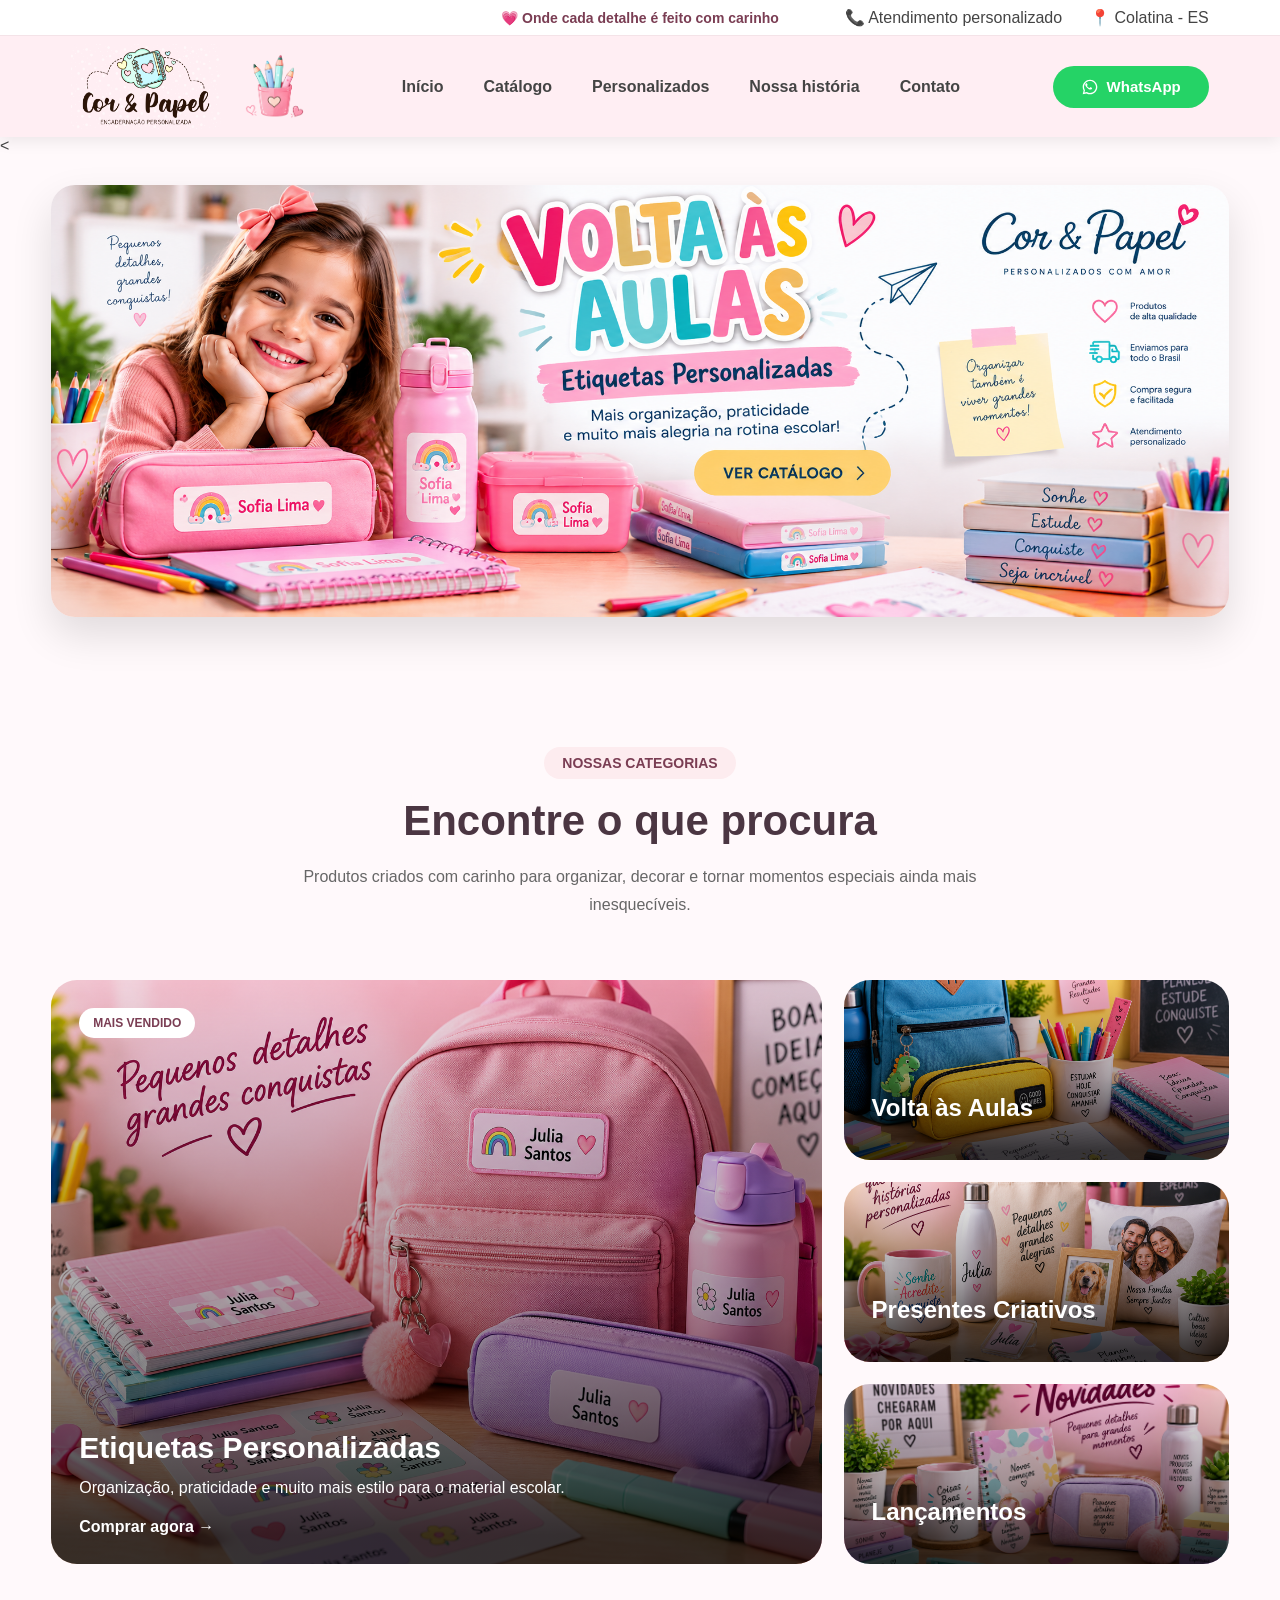
==== index.html @ 46f0adb0 "Primeira versão do site Cor & Papel" ====
<!DOCTYPE html>
<html lang="pt-BR">

<head>

    <!-- =====================================================
         PROJETO : Cor & Papel
         ARQUIVO : index.html
         VERSÃO  : 0.1.0
         -----------------------------------------------------
         DESCRIÇÃO:
         Página inicial do site da Cor & Papel.
         Esta página apresenta a empresa e direciona
         o visitante para o catálogo de produtos.
    ====================================================== -->

    <meta charset="UTF-8">

    <meta name="viewport"
          content="width=device-width, initial-scale=1.0">

    <title>Cor & Papel | Papelaria Personalizada</title>

    <!-- ===========================
         CSS BASE
    ============================ -->

<link rel="stylesheet" href="css/base/resets.css">
<link rel="stylesheet" href="css/base/variables.css">
<link rel="stylesheet" href="css/base/global.css">

<link rel="stylesheet" href="css/components/hero.css">
<link rel="stylesheet" href="css/components/header.css">

<!-- SEMPRE O ÚLTIMO -->
<link rel="stylesheet" href="css/components/header-mobile.css">
<link rel="stylesheet" href="css/components/categorias.css">
</head>

<body>

    <!-- =====================================================
         HEADER
    ====================================================== -->

 <header id="header"></header>

    <!-- =====================================================
         CONTEÚDO PRINCIPAL
    ====================================================== -->

    <main id="main">

        <!-- ==============================================
             Banner Principal
        =============================================== -->

        <<!-- ==========================================
     BANNER PRINCIPAL
========================================== -->

<section class="hero">

    <div class="container">

        <picture>

            <!-- Mobile -->
            <source
                media="(max-width:768px)"
                srcset="assets/images/banner/banner-home-mobile.webp">

            <!-- Desktop -->
            <img
                src="assets/images/banner/banner-home-desktop.webp"
                alt="Volta às Aulas - Etiquetas Personalizadas"
                class="hero-banner">

        </picture>

    </div>

</section>
        <!-- ==============================================
             Produtos em Destaque
        =============================================== -->

        <section id="featured-products">

        </section>

        <!-- ==============================================
             Destaque para o Catálogo
        =============================================== -->

        <section id="catalog-highlight">

        </section>

        <!-- ==============================================
             Sobre a Empresa
        =============================================== -->

        <section id="about-preview">

        </section>

    </main>

    <!-- =====================================================
         RODAPÉ
    ====================================================== -->

    <footer id="footer">

    </footer>

    <!-- ===========================
         JAVASCRIPT
    ============================ -->

    <script src="js/core/config.js"></script>
    <script src="js/core/app.js"></script>

    <script src="js/components/header.js"></script>
<!-- ==========================================================
     CATEGORIAS
========================================================== -->

<section class="categorias">

    <div class="container">

        <div class="categorias-header">

            <span class="categoria-tag">
                NOSSAS CATEGORIAS
            </span>

            <h2>
                Encontre o que procura
            </h2>

            <p>
                Produtos criados com carinho para organizar, decorar
                e tornar momentos especiais ainda mais inesquecíveis.
            </p>

        </div>

        <div class="categorias-grid">

            <!-- CARD PRINCIPAL -->

            <a href="pages/catalogo.html?categoria=etiquetas"
               class="categoria-principal">

                <img
                    src="assets/images/categorias/etiquetas.webp"
                    alt="Etiquetas Personalizadas">

                <div class="categoria-overlay">

                    <span class="categoria-badge">
                        MAIS VENDIDO
                    </span>

                    <h3>
                        Etiquetas Personalizadas
                    </h3>

                    <p>
                         Organização, praticidade e muito mais estilo para o material escolar.
                    </p>

                    <strong>
                        Comprar agora →
                    </strong>

                </div>

            </a>

            <!-- COLUNA DIREITA -->

            <a href="#" class="categoria-card">

                <img
                    src="assets/images/categorias/escolar.webp"
                    alt="Escolar">

                <div class="categoria-overlay">

                    <h3>Volta às Aulas</h3>

                </div>

            </a>

            <a href="#" class="categoria-card">

                <img
                    src="assets/images/categorias/personalizados.webp"
                    alt="Personalizados">

                <div class="categoria-overlay">

                    <h3>Presentes Criativos</h3>

                </div>

            </a>

            <a href="#" class="categoria-card">

                <img
                    src="assets/images/categorias/novidades.webp"
                    alt="Novidades">

                <div class="categoria-overlay">

                    <h3>Lançamentos</h3>

                </div>

            </a>

        </div>

    </div>

</section>


</body>

</html>
---- css/base/resets.css ----
/**
 * ==========================================================
 * Projeto.....: Cor & Papel
 * Arquivo.....: reset.css
 * Versão......: 0.1.0
 * ----------------------------------------------------------
 * Descrição:
 * Remove estilos padrões dos navegadores para garantir
 * consistência visual em todas as plataformas.
 * ==========================================================
 */

/* Reset Global */

*{
    margin: 0;
    padding: 0;
    box-sizing: border-box;
}

/* HTML */

html{
    scroll-behavior: smooth;
}

/* Body */

body{
    min-height: 100vh;
    text-rendering: optimizeLegibility;
    -webkit-font-smoothing: antialiased;
}

/* Formulários */

input,
button,
textarea,
select{
    font: inherit;
}

/* Imagens */

img,
picture{
    display: block;
    max-width: 100%;
}

/* Listas */

ul,
ol{
    list-style: none;
}

/* Links */

a{
    text-decoration: none;
}
---- css/base/variables.css ----
/**
==========================================================
Projeto : Cor & Papel
Arquivo : variables.css
Versão  : 0.1.0

Descrição:
Arquivo responsável pelas variáveis globais do projeto.

Todas as cores, fontes, tamanhos, espaçamentos,
bordas e sombras deverão ser definidos aqui.

Nenhuma cor fixa deverá ser utilizada em outros arquivos CSS.

==========================================================
*/

:root{

    /* =====================================================
       CORES PRINCIPAIS
    ===================================================== */

    --color-primary: #E91E63;
    --color-primary-light: #F8BBD0;

    --color-secondary: #29B6F6;
    --color-secondary-light: #B3E5FC;

    --color-success: #8BC34A;

    --color-white: #FFFFFF;

    --color-background: #FFF9FB;

    --color-text: #444444;

    --color-title: #222222;

    --color-border: #EAEAEA;

    /* =====================================================
       FONTES
    ===================================================== */

    /*--font-family:
        "Segoe UI",
        Arial,
        Helvetica,
        sans-serif; */


        /* =====================================================
            FONTES
           ===================================================== */

         --font-family: "Nunito Sans", sans-serif;

    /* =====================================================
       TAMANHOS
    ===================================================== */

    --container-width: 1200px;

    --radius-small:8px;

    --radius-medium:16px;

    --radius-large:30px;

    /* =====================================================
       SOMBRAS
    ===================================================== */

    --shadow-default:
        0px 8px 20px rgba(0,0,0,.08);

}
---- css/base/global.css ----
/**
 * ==========================================================
 * Projeto.....: Cor & Papel
 * Arquivo.....: global.css
 * Versão......: 0.1.0
 * ----------------------------------------------------------
 * Descrição:
 * Estilos globais utilizados em todas as páginas do site.
 * ==========================================================
 */

/* ===========================
   BODY
=========================== */

body{

    font-family: var(--font-family);

    background: var(--color-background);

    color: var(--color-text);

}

/* ===========================
   IMAGENS
=========================== */

img{

    max-width:100%;

    display:block;

}

/* ===========================
   LINKS
=========================== */

a{

    text-decoration:none;

    color:inherit;

}

/* ===========================
   LISTAS
=========================== */

ul{

    list-style:none;

}

/* ===========================
   BOTÕES
=========================== */

button{

    border:none;

    background:none;

    cursor:pointer;

}

/* ===========================
   CONTAINER PADRÃO
=========================== */

.container{

    width:min(1200px, 92%);

    margin:auto;

}
---- css/components/hero.css ----
/* ==========================================================
   HERO
========================================================== */

.hero{

    padding:30px 0;

}

.hero-banner{

    width:100%;

    display:block;

    border-radius:24px;

    box-shadow:0 18px 40px rgba(0,0,0,.12);

}
---- css/components/header.css ----
/**
 * ==========================================================
 * Projeto.....: Cor & Papel
 * Arquivo.....: header.css
 * Versão......: 0.1.0
 * ----------------------------------------------------------
 * Descrição:
 * Estilos do cabeçalho principal do site.
 * ==========================================================
 */

/* ==========================================================
   HEADER
========================================================== */

#header{

    width:100%;

    background:#FFEEF3 !important;

    position:sticky;

    top:0;

    z-index:1000;

    box-shadow:0 4px 15px rgba(0,0,0,.08);

}
/* ==========================================================
   CONTAINER
========================================================== */

#header .container{

    max-width:1200px;

    margin:auto;

    padding:8px 20px;

    display:flex;

    justify-content:space-between;

    align-items:center;

    gap:50px;

}

/* ==========================================================
   LOGO
========================================================== */

.logo img{

    width:150px;

    display:block;

}


/* ==========================================================
   LOGO + ILUSTRAÇÃO
========================================================== */

.logo-area{

    display:flex;

    align-items:center;

    gap:18px;

}

.logo-ilustracao{

    width:70px;

    height:auto;

    display:block;

    transition:.30s;

}

.logo-ilustracao:hover{

    transform:rotate(-6deg) scale(1.08);

}


/* ==========================================================
   MENU
========================================================== */

.main-menu ul{

    display:flex;

    align-items:center;

    gap:40px;

}

.main-menu a{

    color:#444;

    font-size:16px;

    font-weight:600;

    transition:.30s;

    position:relative;

}

/* Linha animada */

.main-menu a::after{

    content:"";

    position:absolute;

    left:0;

    bottom:-6px;

    width:0;

    height:3px;

    background:var(--color-primary);

    transition:.30s;

}

.main-menu a:hover{

    color:var(--color-primary);

}

.main-menu a:hover::after{

    width:100%;

}

/* ==========================================================
   BOTÃO WHATSAPP
========================================================== */

.btn-whatsapp{

    display:flex;

    align-items:center;

    justify-content:center;

    gap:8px;

    padding:12px 28px;

    background:#25D366;

    color:#FFF;

    border-radius:50px;

    font-size:15px;

    font-weight:600;

    text-decoration:none;

    transition:.30s;

}

.btn-whatsapp:hover{

    transform:translateY(-2px);

    box-shadow:0 8px 18px rgba(0,0,0,.15);

}

/* ==========================================================
   BARRA SUPERIOR
========================================================== */

.header-top{

    background:#FFFFFF;

   /* height:38px;*/

    border-bottom:1px solid #F4E3E8;

}

.header-top .container{

    max-width:1200px;

    margin:auto;

    padding:8px 20px;

    display:flex;

    justify-content:flex-end;

    align-items:center;

    position:relative;

}
.header-top-slogan{

    position:absolute;

    left:50%;

    top:50%;

    transform:translate(-50%, -50%);

    display:flex;

    align-items:center;

    gap:6px;

    color:#7A3D53;

    font-size:14px;

    font-weight:600;

    white-space:nowrap;

    line-height:1;

}

.header-top-info{

    margin-left:auto;

    display:flex;

    align-items:center;

    gap:28px;

}

.header-top-info span{

    display:flex;

    align-items:center;

    gap:6px;

}

.icon-whatsapp{

    width:18px;

    height:18px;

    flex-shrink:0;

}

/* ==========================================================
   SELETOR DE CATEGORIAS
========================================================== */

.categoria-selector{

    display:flex;

    background:#FFF;

    border-radius:40px;

    overflow:hidden;

    border:2px solid #F7C7D9;

}

.categoria-btn{

    border:none;

    background:transparent;

    padding:12px 26px;

    cursor:pointer;

    font-size:15px;

    font-weight:600;

    color:#777;

    transition:.30s;

}

.categoria-btn:hover{

    background:#FFF6F9;

}

.categoria-btn.active{

    background:#F56A9A;

    color:#FFF;

}

/* ==========================================================
   MENU MOBILE
========================================================== */

.menu-toggle{

    display:none;

    border:none;

    background:none;

    font-size:30px;

    cursor:pointer;

    color:#7A3D53;

}

@media (max-width:768px){

   
    .main-menu{

        display:none;

    }

    .main-menu.active{

        display:block;

    }

}

.menu-toggle span{

    display:block;

    width:26px;

    height:3px;

    background:#7A3D53;

    margin:4px 0;

    border-radius:3px;

    transition:.3s;

}
---- css/components/header-mobile.css ----
/* ==========================================================
   HEADER MOBILE 2.0
   Projeto Cor & Papel
   Responsável apenas pelo celular
========================================================== */

.mobile-drawer,
.drawer-overlay{

    display:none;

}


@media (max-width:768px){

    /* ===============================
       Barra superior
    =============================== */

    .header-top{

        display:none;

    }

    /* ===============================
       Container principal
    =============================== */

    #header .container{

    position:relative;

    display:flex;

    justify-content:space-between;

    align-items:center;

    min-height:78px;

    padding:12px 16px;

    gap:0;

}



    /* ===============================
       Logo
    =============================== */

    .logo-ilustracao{

        display:none;

    }

.logo-area{

    flex:1;

    display:flex;

    justify-content:center;

    align-items:center;

}

    .logo img{

        width:170px;

        display:block;

    }

    /* ===============================
       Menu Desktop
    =============================== */

    .main-menu{

        display:none;

    }

    /* ===============================
       Botão Hambúrguer
    =============================== */

   .menu-toggle{

    position:absolute;
    left:12px;
    top:50%;
    transform:translateY(-50%);
    width:44px;
    height:44px;

    display:flex;
    flex-direction:column;
    justify-content:center;
    align-items:center;

    background:transparent;
    border:none;

    z-index:9996;

}

.menu-toggle span{

    width:26px;
    height:3px;

    background:#7A3D53;

    border-radius:3px;

    margin:3px 0;

    display:block;

}

/* ===============================
   WhatsApp Mobile
=============================== */
.btn-whatsapp{

    position:absolute;
    right:12px;
    top:50%;
    transform:translateY(-50%);

    width:auto;
    height:auto;

    padding:0;

    background:transparent;
    border:none;
    border-radius:0;

    color:#222;

    display:flex;
    align-items:center;
    justify-content:center;

    box-shadow:none;

}

.btn-whatsapp:hover{

    background:transparent;
    color:#000;
    transform:translateY(-50%) scale(1.08);

}

.btn-whatsapp span{

    display:none;

}

.icon-whatsapp{

    width:28px;
    height:28px;

}
    /* ===============================
   Drawer
================================ */
/* ==========================================================
   MOBILE DRAWER PREMIUM
========================================================== */

.mobile-drawer{

    position:fixed;

    top:0;
    left:0;

    width:88%;
    max-width:360px;
    height:100vh;

    background:#FFF;

    border-top-right-radius:28px;
    border-bottom-right-radius:28px;

    box-shadow:
        0 20px 60px rgba(0,0,0,.20);

    overflow:hidden;

    transform:translateX(-105%);
    transition:
        transform .45s cubic-bezier(.22,1,.36,1);

    z-index:9998;

}

.mobile-drawer.open{

    transform:translateX(0);

}
/* ==========================================================
   MENU DRAWER
========================================================== */

.mobile-drawer nav{

    flex:1;

    display:flex;
    flex-direction:column;

    padding:22px 16px;

    gap:8px;

}

.mobile-drawer nav a{

    display:flex;
    align-items:center;
    justify-content:space-between;

    padding:16px 18px;

    text-decoration:none;

    color:#5F4A56;

    font-size:17px;

    font-weight:600;

    border-radius:18px;

    transition:
        background .25s,
        transform .25s;

        opacity:0;

transform:translateX(-25px);

transition:
    opacity .35s ease,
    transform .35s ease;

    border-radius:18px;

transition:
    background .25s,
    transform .18s,
    opacity .35s,
    color .25s;

}



.mobile-drawer nav a:hover{

    background:#FDECEF;

    transform:translateX(6px);

}

.mobile-drawer nav a:hover .menu-arrow{

    transform:translateX(4px);

    color:#7A3D53;

}

.mobile-drawer nav a:active{

    transform:scale(.97);

    background:#F9E3EC;

}
.drawer-overlay{

    position:fixed;

    inset:0;

    background:rgba(0,0,0,.18);

    backdrop-filter:blur(8px);
    -webkit-backdrop-filter:blur(8px);

    opacity:0;
    visibility:hidden;

    transition:.35s;

    z-index:9997;

}

.drawer-overlay.open{

    opacity:1;
    visibility:visible;

}
.mobile-drawer,
.drawer-overlay{

    display:block;

}

/* ==========================================================
   CABEÇALHO DO DRAWER
========================================================== */

.drawer-header{

    display:flex;

    flex-direction:column;

    align-items:center;

    justify-content:center;

    position:relative;

    padding:28px 22px 24px;

    background:#FDECEF;

    border-bottom:1px solid #F4D8E2;

}
.drawer-brand{

    display:flex;

    flex-direction:column;

    align-items:center;

    width:100%;

}

.drawer-brand img{

    width:180px;

    max-width:90%;

    display:block;

    margin-bottom:16px;

}

.drawer-brand p{

    font-size:18px;

    color:#A86C84;

    text-align:center;

    line-height:1.4;

}

.drawer-close{

    position:absolute;

    top:22px;

    right:22px;

    width: 40px;

    height:40px;

    border:none;

    border-radius:50%;

    background:#FFFFFF;

    color:#7A3D53;

    font-size:20px;

    cursor:pointer;

    box-shadow:0 8px 20px rgba(0,0,0,.12);

    transition:.30s;

}

.drawer-close:hover{

    background:#FDECEF;

    transform:rotate(90deg);

}

.menu-icon{

    width:30px;

    text-align:center;

    font-size:22px;

}

.menu-text{

    flex:1;

    margin-left:14px;

}

.menu-arrow{

    color:#C28EA1;

    font-size:24px;

    transition:.30s;

}

.drawer-footer{

    padding:22px;

    text-align:center;

    border-top:1px solid #F3D5DE;

    display:flex;

    flex-direction:column;

    gap:6px;

}

.drawer-footer strong{

    color:#7A3D53;

}

.drawer-footer small{

    color:#8A6D77;

}

.mobile-drawer.open nav a{

    opacity:1;

    transform:translateX(0);

}


}
---- css/components/categorias.css ----
/* ==========================================================
   CATEGORIAS
========================================================== */

.categorias{

    padding:100px 0;

}

.categorias-header{

    max-width:700px;

    margin:0 auto 60px;

    text-align:center;

}

.categoria-tag{

    display:inline-block;

    padding:8px 18px;

    border-radius:30px;

    background:#FDECEF;

    color:#7A3D53;

    font-size:14px;

    font-weight:600;

    margin-bottom:18px;

}

.categorias-header h2{

    font-size:42px;

    color:#4B3642;

    margin-bottom:18px;

}

.categorias-header p{

    color:#666;

    line-height:1.8;

}


/* GRID */

.categorias-grid{

    display:grid;

    grid-template-columns:2fr 1fr;

    grid-template-rows:repeat(3,180px);

    gap:22px;

}


/* LINKS */

.categoria-principal,
.categoria-card{

    position:relative;

    display:block;

    overflow:hidden;

    border-radius:26px;

    text-decoration:none;

}


/* CARD GRANDE */

.categoria-principal{

    grid-row:1 / 4;

}


/* IMAGENS */

.categoria-principal img,
.categoria-card img{

    width:100%;

    height:100%;

    object-fit:cover;

    display:block;

}


/* SOBREPOSIÇÃO */

.categoria-overlay{

    position:absolute;

    inset:0;

    display:flex;

    flex-direction:column;

    justify-content:flex-end;

    padding:28px;

 background:linear-gradient(
    to top,
    rgba(0,0,0,.78) 5%,
    rgba(0,0,0,.35) 45%,
    rgba(0,0,0,.05) 100%
);

}


/* BADGE */

.categoria-badge{

    align-self:flex-start;

    margin-bottom:auto;

    padding:8px 14px;

    background:#FFFFFF;

    color:#7A3D53;

    border-radius:20px;

    font-size:12px;

    font-weight:700;

}


/* TÍTULOS */

.categoria-overlay h3{

    color:#FFF;

    font-size:30px;

    margin-bottom:10px;

}

.categoria-card h3{

    font-size:24px;

}


/* TEXTO */

.categoria-overlay p{

    color:#FFF;

    line-height:1.6;

    margin-bottom:18px;

}


/* BOTÃO */

.categoria-overlay strong{

    color:#FFF;

    font-size:16px;

}

/* ==========================================================
   HOVER
========================================================== */

.categoria-principal,
.categoria-card{

    transition:
        transform .35s ease,
        box-shadow .35s ease;

}

.categoria-principal img,
.categoria-card img{

    transition:
        transform .60s ease;

}

.categoria-principal:hover,
.categoria-card:hover{

    transform:translateY(-8px);

    box-shadow:0 25px 45px rgba(0,0,0,.15);

}

.categoria-principal:hover img,
.categoria-card:hover img{

    transform:scale(1.08);

}

/* ==========================================================
   MOBILE
========================================================== */

@media (max-width:768px){

    .categorias{

        padding:60px 0;

    }

    .categorias-header{

        margin-bottom:35px;
        padding:0 10px;

    }

    .categorias-header h2{

        font-size:30px;

    }

    .categorias-header p{

        font-size:15px;

    }

    .categorias-grid{

        grid-template-columns:1fr;
        grid-template-rows:auto;
        gap:18px;

    }

    .categoria-principal{

        grid-row:auto;
        height:240px;

    }

    .categoria-card{

        height:170px;

    }

    .categoria-overlay{

        padding:20px;

    }

    .categoria-overlay h3{

        font-size:24px;

    }

    .categoria-card h3{

        font-size:20px;

    }

    .categoria-overlay p{

        font-size:14px;

        margin-bottom:12px;

    }

    .categoria-overlay strong{

        font-size:15px;

    }

}
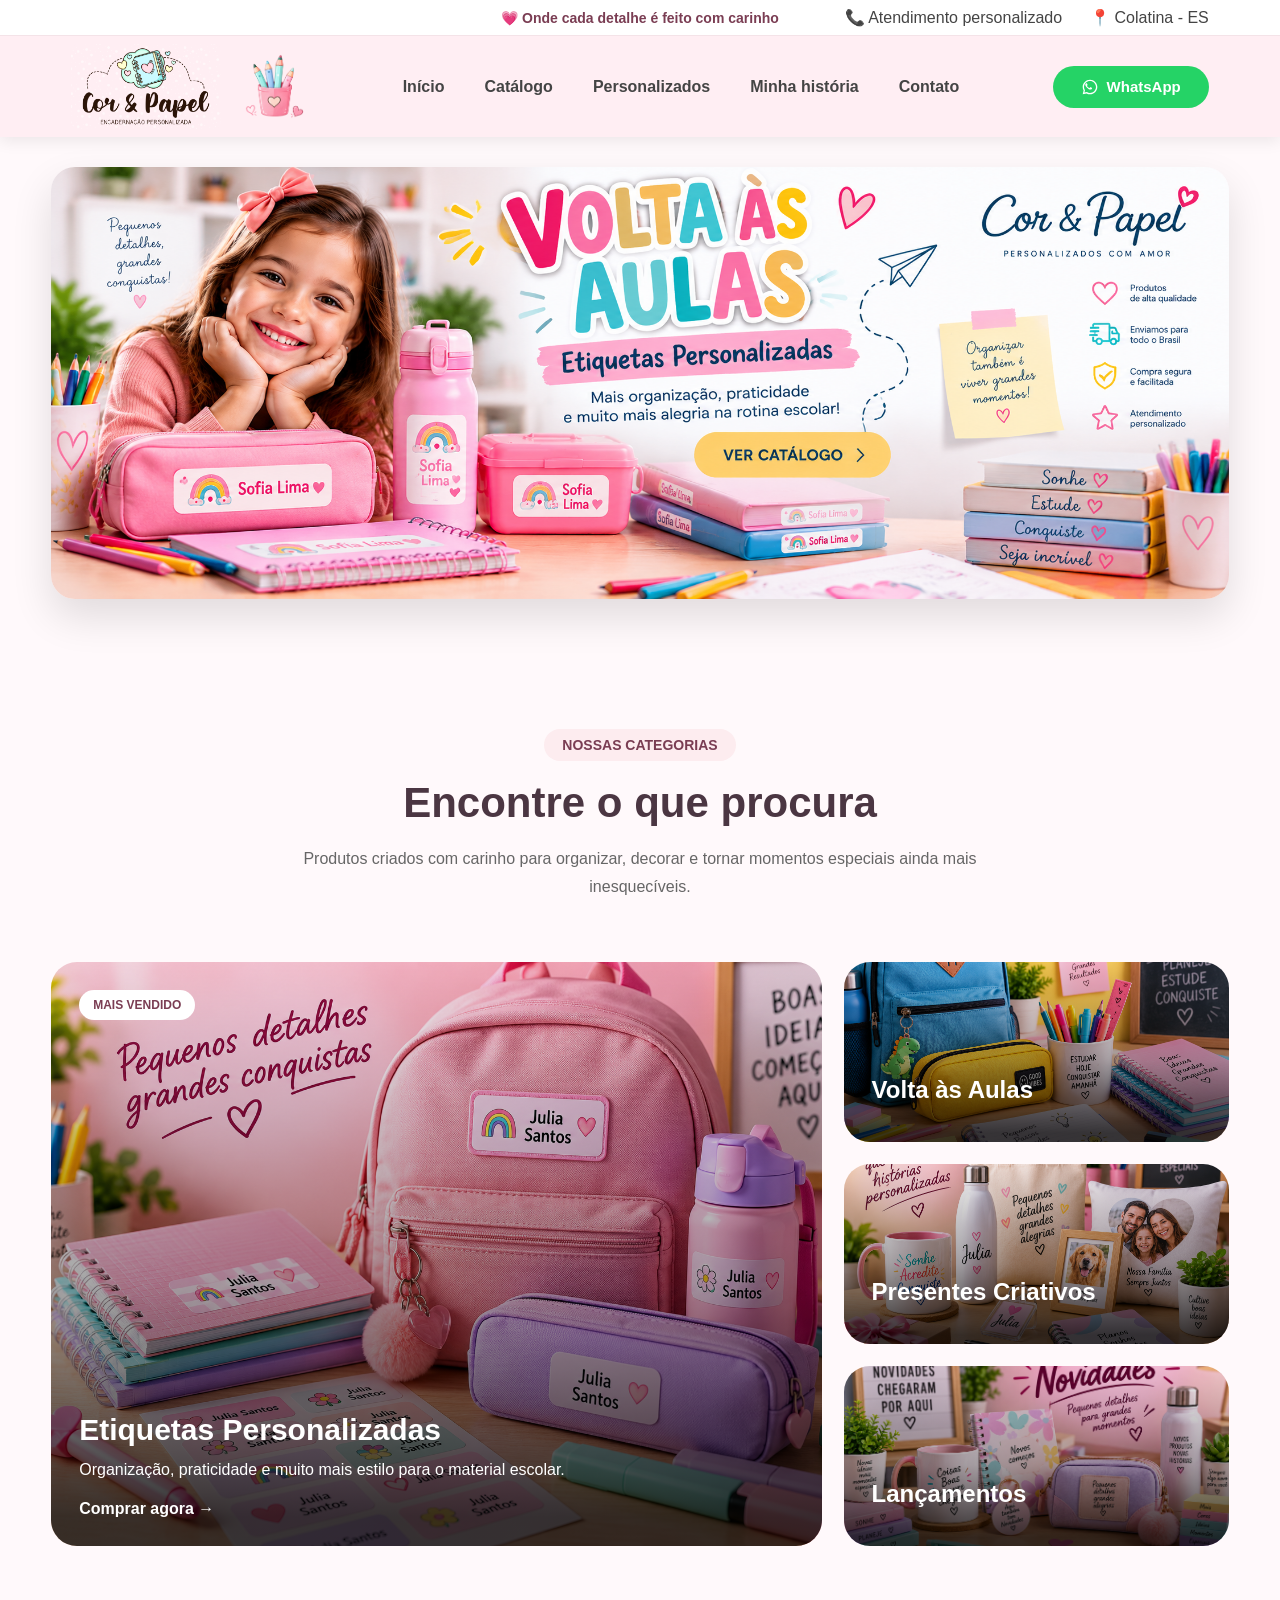
==== commit b9d3ae29: "Atualiza o site" ====
--- a/index.html
+++ b/index.html
@@ -55,7 +55,7 @@
              Banner Principal
         =============================================== -->
 
-        <<!-- ==========================================
+        <!-- ==========================================
      BANNER PRINCIPAL
 ========================================== -->
 
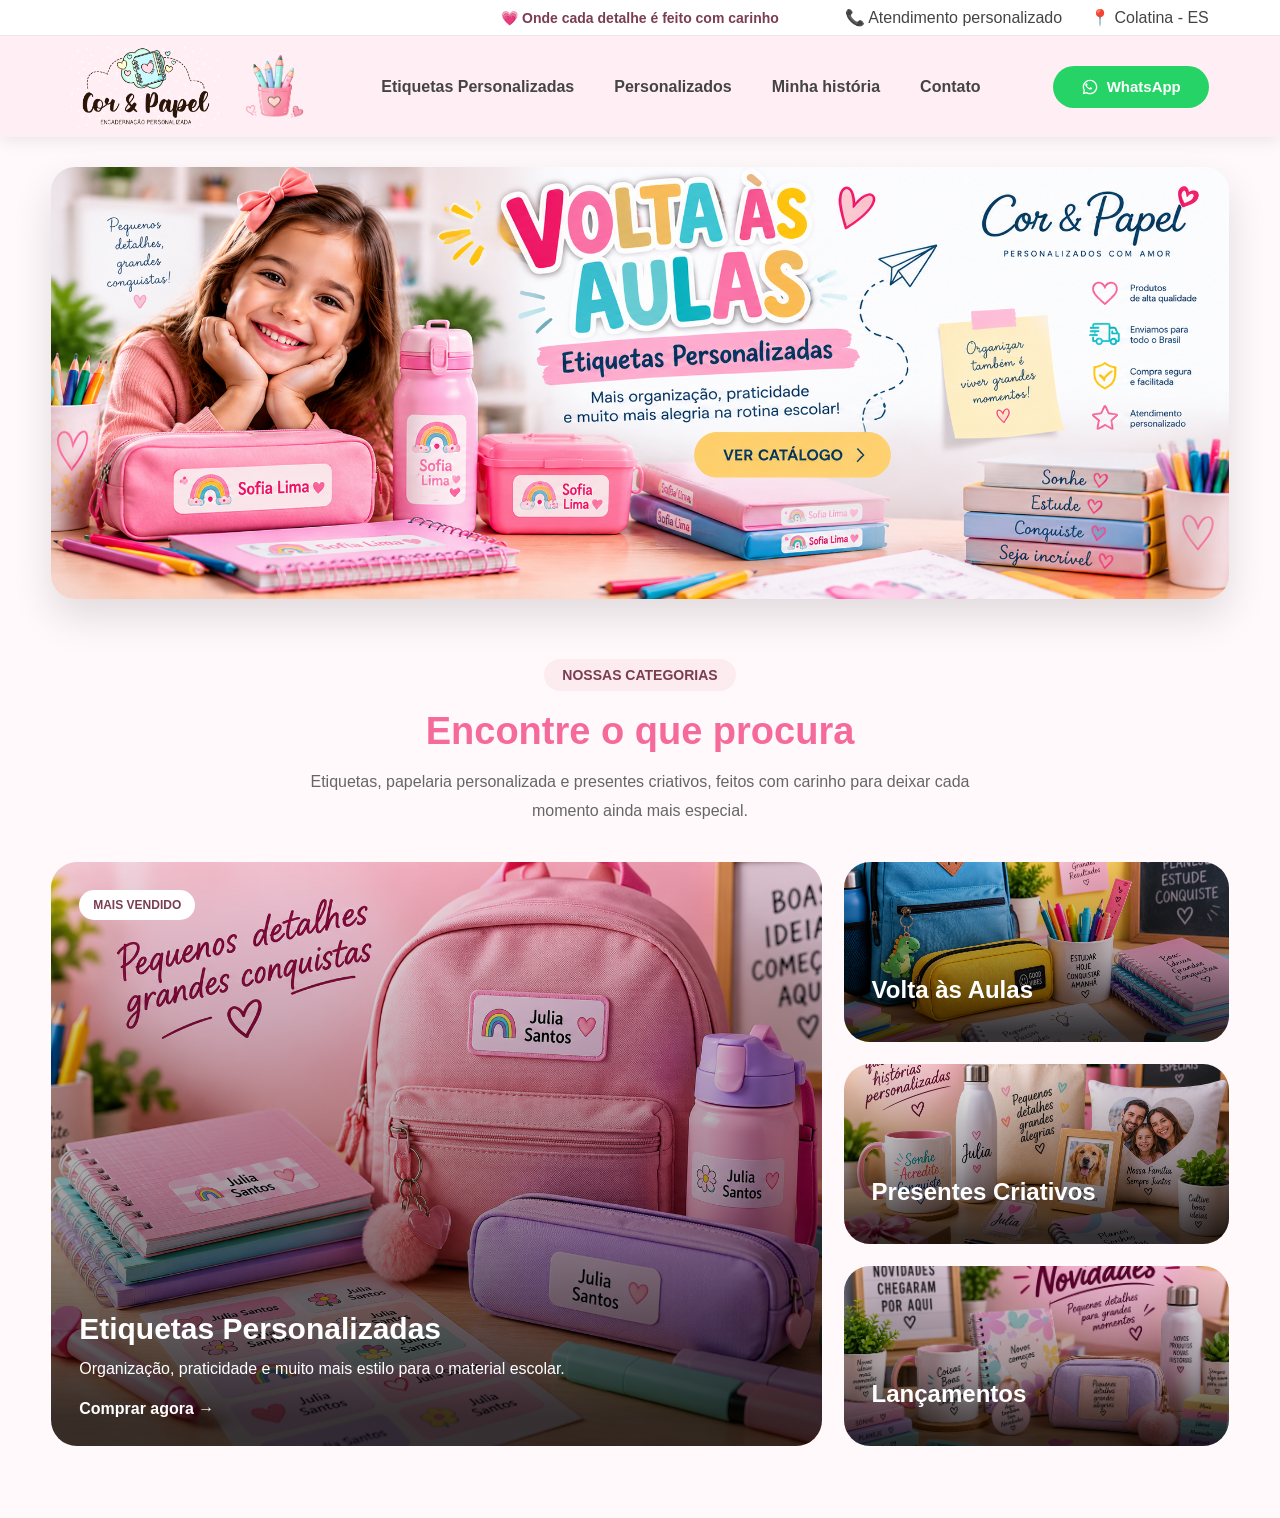
==== commit 25ad427e: "Atualiza o site" ====
--- a/index.html
+++ b/index.html
@@ -141,10 +141,10 @@
                 Encontre o que procura
             </h2>
 
-            <p>
-                Produtos criados com carinho para organizar, decorar
-                e tornar momentos especiais ainda mais inesquecíveis.
-            </p>
+           <p>
+    Etiquetas, papelaria personalizada e presentes criativos,
+    feitos com carinho para deixar cada momento ainda mais especial.
+</p>
 
         </div>
 
--- a/css/components/categorias.css
+++ b/css/components/categorias.css
@@ -2,20 +2,15 @@
    CATEGORIAS
 ========================================================== */
 
-.categorias{
-
-    padding:100px 0;
-
-}
-
-.categorias-header{
-
-    max-width:700px;
-
-    margin:0 auto 60px;
-
-    text-align:center;
-
+.categorias {
+
+    padding: 30px 0 72px;
+}
+
+.categorias-header {
+    max-width: 700px;
+    margin: 0 auto 36px;
+    text-align: center;
 }
 
 .categoria-tag{
@@ -38,14 +33,11 @@
 
 }
 
-.categorias-header h2{
-
-    font-size:42px;
-
-    color:#4B3642;
-
-    margin-bottom:18px;
-
+.categorias-header h2 {
+    font-size: 38px;
+    color: #F56A9A;
+    margin-bottom: 14px;
+    line-height: 1.2;
 }
 
 .categorias-header p{
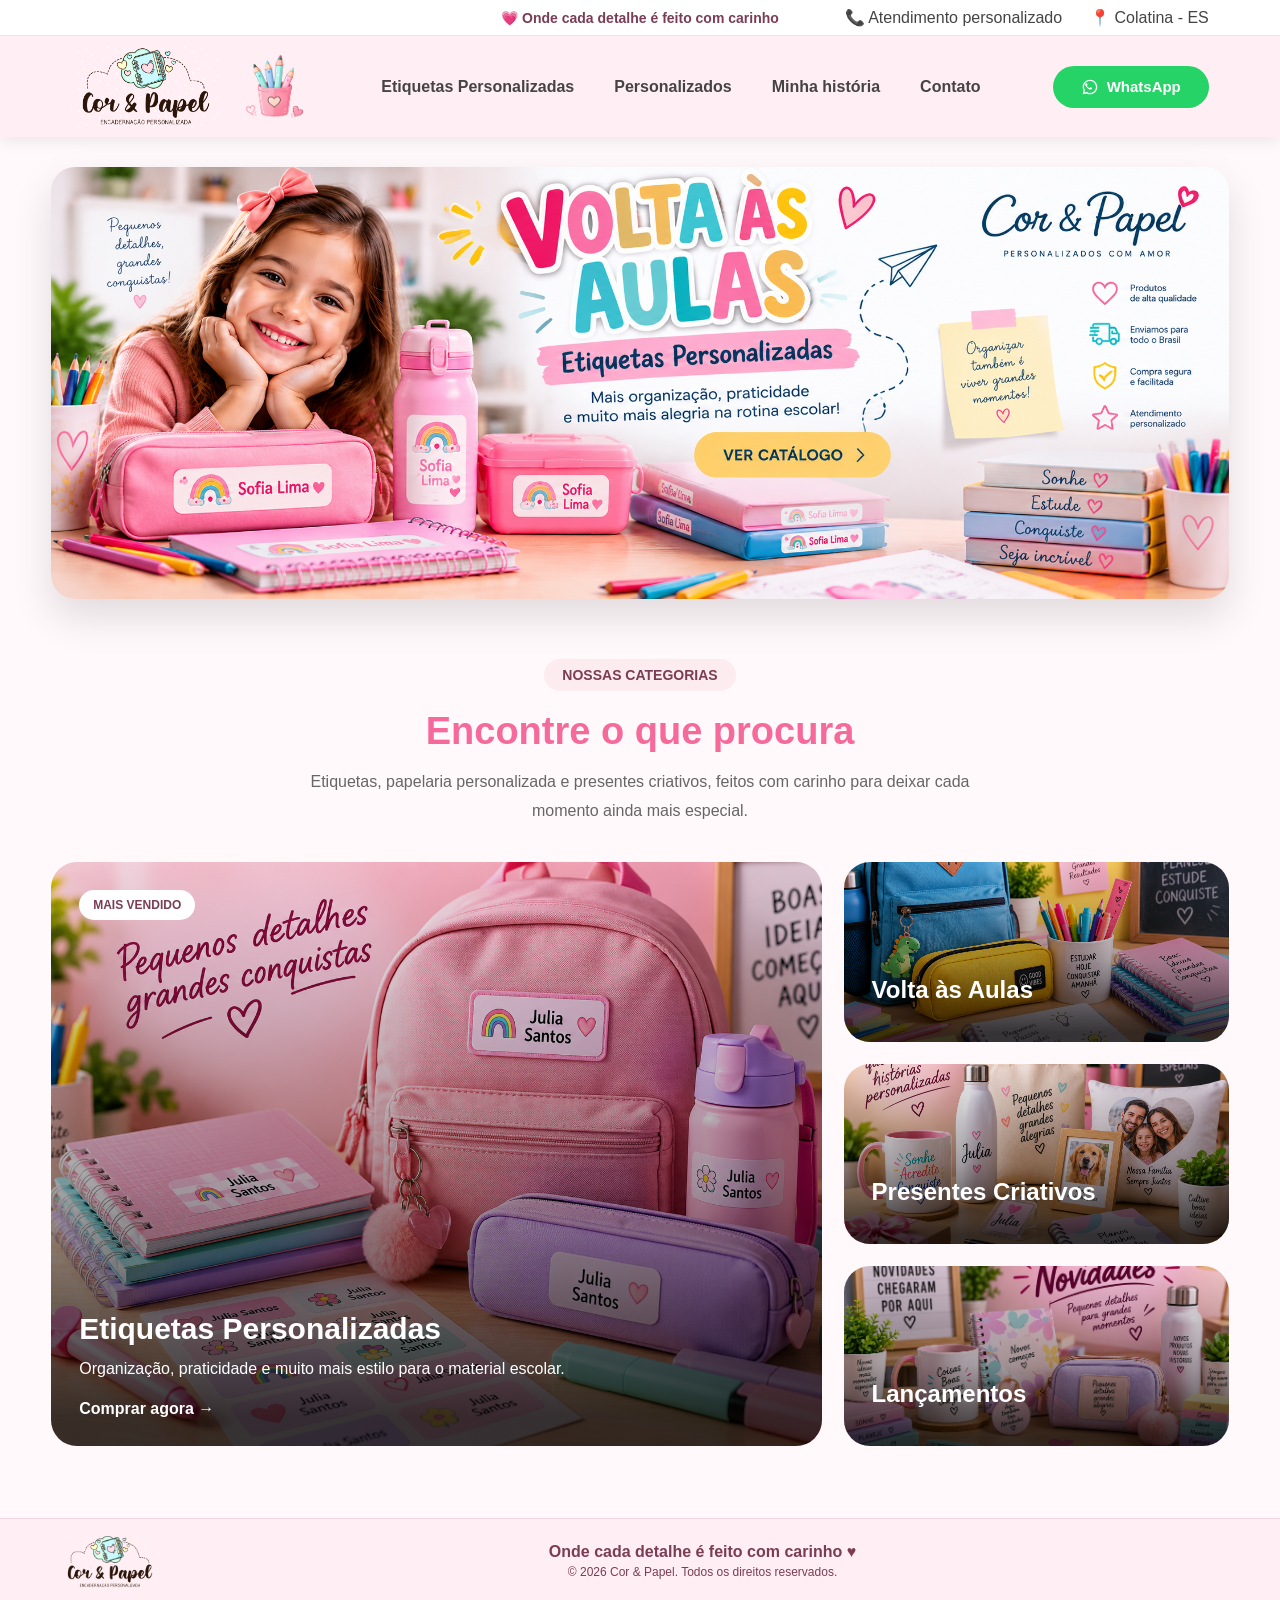
==== commit b6f3a688: "Atualiza o site" ====
--- a/index.html
+++ b/index.html
@@ -25,25 +25,32 @@
          CSS BASE
     ============================ -->
 
-<link rel="stylesheet" href="css/base/resets.css">
-<link rel="stylesheet" href="css/base/variables.css">
-<link rel="stylesheet" href="css/base/global.css">
-
-<link rel="stylesheet" href="css/components/hero.css">
-<link rel="stylesheet" href="css/components/header.css">
-
-<!-- SEMPRE O ÚLTIMO -->
-<link rel="stylesheet" href="css/components/header-mobile.css">
-<link rel="stylesheet" href="css/components/categorias.css">
+    <link rel="stylesheet" href="css/base/resets.css">
+    <link rel="stylesheet" href="css/base/variables.css">
+    <link rel="stylesheet" href="css/base/global.css">
+
+    <!-- ===========================
+         CSS DOS COMPONENTES
+    ============================ -->
+
+    <link rel="stylesheet" href="css/components/hero.css">
+    <link rel="stylesheet" href="css/components/header.css">
+    <link rel="stylesheet" href="css/components/footer.css">
+    <link rel="stylesheet" href="css/components/categorias.css">
+
+    <!-- SEMPRE O ÚLTIMO -->
+    <link rel="stylesheet" href="css/components/header-mobile.css">
+
 </head>
 
 <body>
 
     <!-- =====================================================
-         HEADER
-    ====================================================== -->
-
- <header id="header"></header>
+         CABEÇALHO
+    ====================================================== -->
+
+    <header id="header"></header>
+
 
     <!-- =====================================================
          CONTEÚDO PRINCIPAL
@@ -52,68 +59,187 @@
     <main id="main">
 
         <!-- ==============================================
-             Banner Principal
-        =============================================== -->
-
-        <!-- ==========================================
-     BANNER PRINCIPAL
-========================================== -->
-
-<section class="hero">
-
-    <div class="container">
-
-        <picture>
-
-            <!-- Mobile -->
-            <source
-                media="(max-width:768px)"
-                srcset="assets/images/banner/banner-home-mobile.webp">
-
-            <!-- Desktop -->
-            <img
-                src="assets/images/banner/banner-home-desktop.webp"
-                alt="Volta às Aulas - Etiquetas Personalizadas"
-                class="hero-banner">
-
-        </picture>
-
-    </div>
-
-</section>
-        <!-- ==============================================
-             Produtos em Destaque
+             BANNER PRINCIPAL
+        =============================================== -->
+
+        <section class="hero">
+
+            <div class="container">
+
+                <picture>
+
+                    <!-- Banner para dispositivos móveis -->
+                    <source
+                        media="(max-width:768px)"
+                        srcset="assets/images/banner/banner-home-mobile.webp">
+
+                    <!-- Banner para computadores -->
+                    <img
+                        src="assets/images/banner/banner-home-desktop.webp"
+                        alt="Volta às Aulas - Etiquetas Personalizadas"
+                        class="hero-banner">
+
+                </picture>
+
+            </div>
+
+        </section>
+
+
+        <!-- ==============================================
+             PRODUTOS EM DESTAQUE
         =============================================== -->
 
         <section id="featured-products">
 
         </section>
 
-        <!-- ==============================================
-             Destaque para o Catálogo
+
+        <!-- ==============================================
+             DESTAQUE PARA O CATÁLOGO
         =============================================== -->
 
         <section id="catalog-highlight">
 
         </section>
 
-        <!-- ==============================================
-             Sobre a Empresa
+
+        <!-- ==============================================
+             SOBRE A EMPRESA
         =============================================== -->
 
         <section id="about-preview">
 
         </section>
 
+
+        <!-- ==============================================
+             CATEGORIAS
+        =============================================== -->
+
+        <section class="categorias">
+
+            <div class="container">
+
+                <div class="categorias-header">
+
+                    <span class="categoria-tag">
+                        NOSSAS CATEGORIAS
+                    </span>
+
+                    <h2>
+                        Encontre o que procura
+                    </h2>
+
+                    <p>
+                        Etiquetas, papelaria personalizada e presentes criativos,
+                        feitos com carinho para deixar cada momento ainda mais especial.
+                    </p>
+
+                </div>
+
+
+                <div class="categorias-grid">
+
+                    <!-- CARD PRINCIPAL -->
+
+                    <a href="pages/catalogo.html?categoria=etiquetas"
+                       class="categoria-principal">
+
+                        <img
+                            src="assets/images/categorias/etiquetas.webp"
+                            alt="Etiquetas Personalizadas">
+
+                        <div class="categoria-overlay">
+
+                            <span class="categoria-badge">
+                                MAIS VENDIDO
+                            </span>
+
+                            <h3>
+                                Etiquetas Personalizadas
+                            </h3>
+
+                            <p>
+                                Organização, praticidade e muito mais estilo para o material escolar.
+                            </p>
+
+                            <strong>
+                                Comprar agora →
+                            </strong>
+
+                        </div>
+
+                    </a>
+
+
+                    <!-- COLUNA DIREITA -->
+
+                    <a href="#" class="categoria-card">
+
+                        <img
+                            src="assets/images/categorias/escolar.webp"
+                            alt="Escolar">
+
+                        <div class="categoria-overlay">
+
+                            <h3>
+                                Volta às Aulas
+                            </h3>
+
+                        </div>
+
+                    </a>
+
+
+                    <a href="#" class="categoria-card">
+
+                        <img
+                            src="assets/images/categorias/personalizados.webp"
+                            alt="Personalizados">
+
+                        <div class="categoria-overlay">
+
+                            <h3>
+                                Presentes Criativos
+                            </h3>
+
+                        </div>
+
+                    </a>
+
+
+                    <a href="#" class="categoria-card">
+
+                        <img
+                            src="assets/images/categorias/novidades.webp"
+                            alt="Novidades">
+
+                        <div class="categoria-overlay">
+
+                            <h3>
+                                Lançamentos
+                            </h3>
+
+                        </div>
+
+                    </a>
+
+                </div>
+
+            </div>
+
+        </section>
+
     </main>
 
+
     <!-- =====================================================
          RODAPÉ
     ====================================================== -->
 
-    <footer id="footer">
-
-    </footer>
+    <footer id="footer"></footer>
+
 
     <!-- ===========================
          JAVASCRIPT
@@ -121,116 +247,7 @@
 
     <script src="js/core/config.js"></script>
     <script src="js/core/app.js"></script>
-
     <script src="js/components/header.js"></script>
-<!-- ==========================================================
-     CATEGORIAS
-========================================================== -->
-
-<section class="categorias">
-
-    <div class="container">
-
-        <div class="categorias-header">
-
-            <span class="categoria-tag">
-                NOSSAS CATEGORIAS
-            </span>
-
-            <h2>
-                Encontre o que procura
-            </h2>
-
-           <p>
-    Etiquetas, papelaria personalizada e presentes criativos,
-    feitos com carinho para deixar cada momento ainda mais especial.
-</p>
-
-        </div>
-
-        <div class="categorias-grid">
-
-            <!-- CARD PRINCIPAL -->
-
-            <a href="pages/catalogo.html?categoria=etiquetas"
-               class="categoria-principal">
-
-                <img
-                    src="assets/images/categorias/etiquetas.webp"
-                    alt="Etiquetas Personalizadas">
-
-                <div class="categoria-overlay">
-
-                    <span class="categoria-badge">
-                        MAIS VENDIDO
-                    </span>
-
-                    <h3>
-                        Etiquetas Personalizadas
-                    </h3>
-
-                    <p>
-                         Organização, praticidade e muito mais estilo para o material escolar.
-                    </p>
-
-                    <strong>
-                        Comprar agora →
-                    </strong>
-
-                </div>
-
-            </a>
-
-            <!-- COLUNA DIREITA -->
-
-            <a href="#" class="categoria-card">
-
-                <img
-                    src="assets/images/categorias/escolar.webp"
-                    alt="Escolar">
-
-                <div class="categoria-overlay">
-
-                    <h3>Volta às Aulas</h3>
-
-                </div>
-
-            </a>
-
-            <a href="#" class="categoria-card">
-
-                <img
-                    src="assets/images/categorias/personalizados.webp"
-                    alt="Personalizados">
-
-                <div class="categoria-overlay">
-
-                    <h3>Presentes Criativos</h3>
-
-                </div>
-
-            </a>
-
-            <a href="#" class="categoria-card">
-
-                <img
-                    src="assets/images/categorias/novidades.webp"
-                    alt="Novidades">
-
-                <div class="categoria-overlay">
-
-                    <h3>Lançamentos</h3>
-
-                </div>
-
-            </a>
-
-        </div>
-
-    </div>
-
-</section>
-
 
 </body>
 
--- a/css/components/footer.css
+++ b/css/components/footer.css
@@ -0,0 +1,83 @@
+/*
+==========================================================
+Projeto.....: Cor & Papel
+Arquivo.....: footer.css
+Versão......: 0.1.0
+----------------------------------------------------------
+Descrição:
+Estilos do rodapé principal do site.
+==========================================================
+*/
+
+/* Fundo do rodapé: mesmo rosa do cabeçalho */
+.site-footer {
+    width: 100%;
+    background: #FFEEF3;
+    border-top: 1px solid #F4D5E0;
+}
+/* Área interna do rodapé */
+.footer-container {
+    max-width: 1200px;
+    margin: 0 auto;
+    padding: 14px 20px; /* Antes: 28px */
+
+    display: flex;
+    align-items: center;
+    justify-content: space-between;
+    gap: 15px; /* Antes: 30px */
+}
+
+/* Logomarca à esquerda */
+.footer-logo {
+    flex: 0 1 110px; /* Antes: 220px */
+}
+
+.footer-logo img {
+    display: block;
+    width: 100%;
+    max-width: 100px; /* Antes: 200px */
+    height: auto;
+}
+
+/* Escritas à direita */
+.footer-text {
+    flex: 1;
+    text-align: center;
+}
+
+.footer-slogan {
+    margin: 0 0 4px;
+    color: #7A3D53;
+    font-size: 16px; /* Antes: 18px */
+    font-weight: 600;
+}
+
+.footer-copyright {
+    margin: 0;
+    color: #7A3D53;
+    font-size: 12px; /* Antes: 13px */
+}
+
+/* Ajustes para celulares */
+@media (max-width: 600px) {
+
+    .footer-container {
+        flex-direction: column;
+        text-align: center;
+        gap: 9px;
+        padding: 12px 20px;
+    }
+
+    .footer-logo {
+        flex: none;
+        width: 75px; /* Antes: 150px */
+    }
+
+    .footer-text {
+        text-align: center;
+    }
+
+    .footer-slogan {
+        font-size: 14px;
+    }
+}
